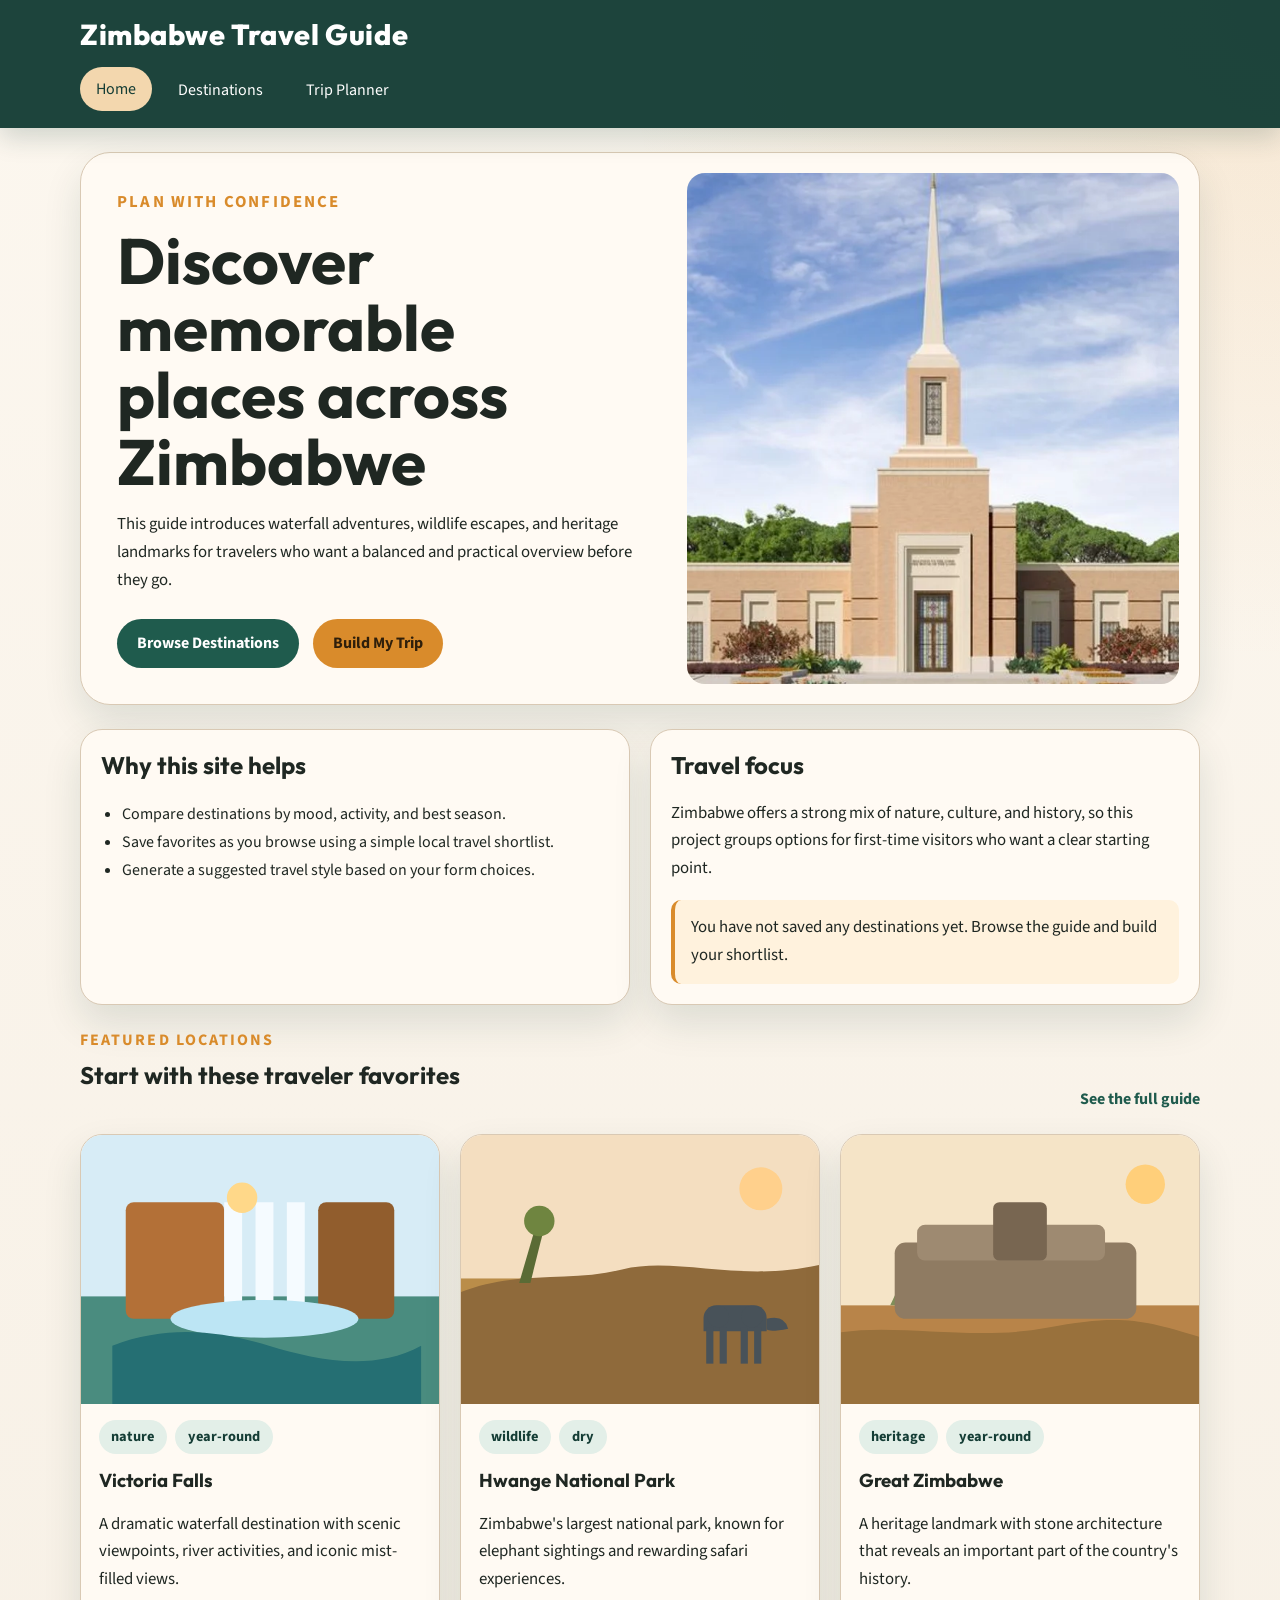
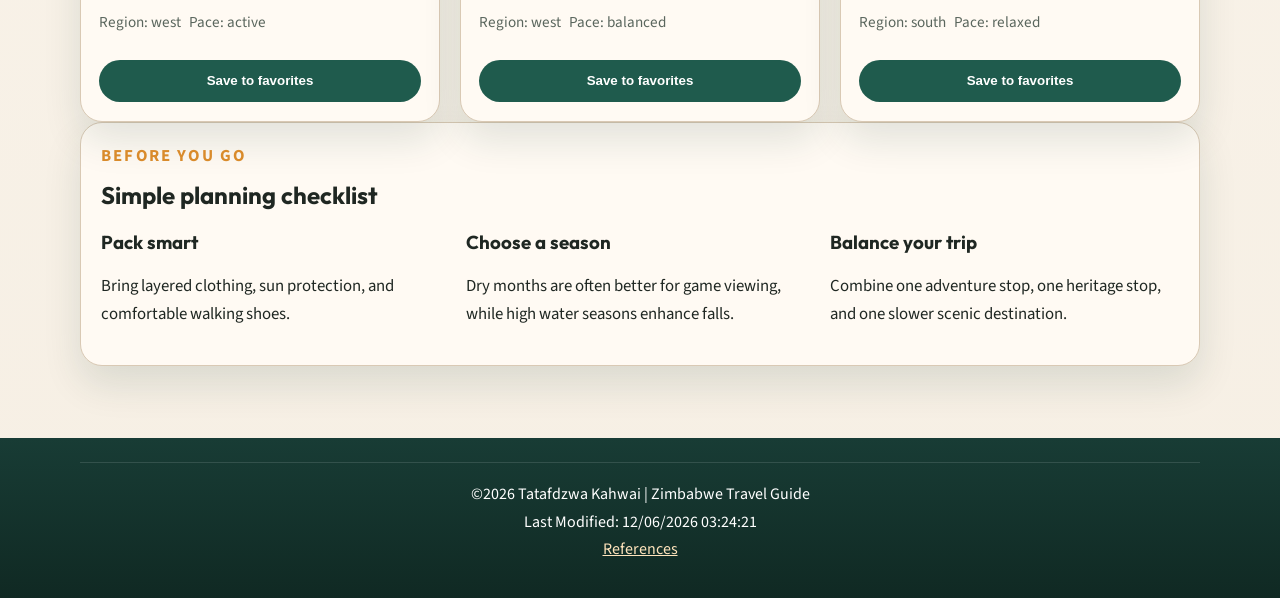
==== final-project/index.html @ 287d26f4 "Filtered temples Assignment" ====
<!doctype html>
<html lang="en-US">
<head>
  <meta charset="UTF-8">
  <meta name="viewport" content="width=device-width, initial-scale=1.0">
  <title>Zimbabwe Travel Guide | Home</title>
  <meta
    name="description"
    content="Explore a responsive Zimbabwe Travel Guide with destination highlights, trip planning tips, and interactive travel tools."
  >
  <meta name="author" content="Tatafdzwa Kahwai">
  <link rel="preconnect" href="https://fonts.googleapis.com">
  <link rel="preconnect" href="https://fonts.gstatic.com" crossorigin>
  <link
    href="https://fonts.googleapis.com/css2?family=Outfit:wght@400;500;700;800&family=Source+Sans+3:wght@400;600;700&display=swap"
    rel="stylesheet"
  >
  <link rel="stylesheet" href="styles/site.css">
  <script src="scripts/site.js" defer></script>
</head>
<body data-page="home">
  <header class="site-header">
    <div class="brand-bar">
      <a class="brand" href="index.html">Zimbabwe Travel Guide</a>
      <button class="menu-button" type="button" aria-expanded="false" aria-controls="site-nav">
        Menu
      </button>
    </div>
    <nav id="site-nav" class="site-nav">
      <a aria-current="page" href="index.html">Home</a>
      <a href="destinations.html">Destinations</a>
      <a href="planner.html">Trip Planner</a>
    </nav>
  </header>

  <main>
    <section class="hero">
      <div class="hero-copy">
        <p class="eyebrow">Plan with confidence</p>
        <h1>Discover memorable places across Zimbabwe</h1>
        <p>
          This guide introduces waterfall adventures, wildlife escapes, and heritage landmarks for
          travelers who want a balanced and practical overview before they go.
        </p>
        <div class="hero-actions">
          <a class="button" href="destinations.html">Browse Destinations</a>
          <a class="button button-secondary" href="planner.html">Build My Trip</a>
        </div>
      </div>
      <picture class="hero-media">
        <source media="(min-width: 800px)" srcset="../images/zimbabwe-hero-large.webp">
        <img
          src="../images/zimbabwe-hero-small.webp"
          alt="Scenic landscape representing travel in Zimbabwe"
          width="960"
          height="640"
        >
      </picture>
    </section>

    <section class="intro-grid">
      <article class="panel stat-panel">
        <h2>Why this site helps</h2>
        <ul class="feature-list">
          <li>Compare destinations by mood, activity, and best season.</li>
          <li>Save favorites as you browse using a simple local travel shortlist.</li>
          <li>Generate a suggested travel style based on your form choices.</li>
        </ul>
      </article>
      <article class="panel tip-panel">
        <h2>Travel focus</h2>
        <p>
          Zimbabwe offers a strong mix of nature, culture, and history, so this project groups
          options for first-time visitors who want a clear starting point.
        </p>
        <p id="favorites-summary" class="callout"></p>
      </article>
    </section>

    <section class="section-heading">
      <div>
        <p class="eyebrow">Featured locations</p>
        <h2>Start with these traveler favorites</h2>
      </div>
      <a class="text-link" href="destinations.html">See the full guide</a>
    </section>
    <section id="featured-grid" class="card-grid" aria-label="Featured destinations"></section>

    <section class="panel checklist">
      <div>
        <p class="eyebrow">Before you go</p>
        <h2>Simple planning checklist</h2>
      </div>
      <div class="checklist-grid">
        <article>
          <h3>Pack smart</h3>
          <p>Bring layered clothing, sun protection, and comfortable walking shoes.</p>
        </article>
        <article>
          <h3>Choose a season</h3>
          <p>Dry months are often better for game viewing, while high water seasons enhance falls.</p>
        </article>
        <article>
          <h3>Balance your trip</h3>
          <p>Combine one adventure stop, one heritage stop, and one slower scenic destination.</p>
        </article>
      </div>
    </section>
  </main>

  <footer class="site-footer">
    <p>&copy;<span id="currentyear"></span> Tatafdzwa Kahwai | Zimbabwe Travel Guide</p>
    <p id="lastModified"></p>
    <p><a href="references.html">References</a></p>
  </footer>
</body>
</html>
---- final-project/styles/site.css ----
:root {
  --sand: #f6efe4;
  --sand-deep: #e9dcc8;
  --surface: #fffaf3;
  --surface-strong: #fff;
  --ink: #1f2722;
  --muted: #5a665d;
  --forest: #1f5b4d;
  --forest-dark: #143d35;
  --sun: #d98b2b;
  --sun-soft: #f3d7ae;
  --line: #d9c9b4;
  --shadow: 0 18px 38px rgba(20, 61, 53, 0.12);
  --radius: 22px;
}

* {
  box-sizing: border-box;
}

html {
  scroll-behavior: smooth;
}

body {
  margin: 0;
  font-family: "Source Sans 3", Arial, sans-serif;
  color: var(--ink);
  background:
    radial-gradient(circle at top right, rgba(217, 139, 43, 0.15), transparent 26%),
    linear-gradient(180deg, #fcf7ef 0%, var(--sand) 100%);
}

img {
  display: block;
  max-width: 100%;
  height: auto;
  border-radius: 18px;
}

a {
  color: var(--forest-dark);
}

a:focus-visible,
button:focus-visible,
input:focus-visible,
select:focus-visible {
  outline: 3px solid #102e29;
  outline-offset: 3px;
}

.site-header {
  position: sticky;
  top: 0;
  z-index: 20;
  background: rgba(20, 61, 53, 0.96);
  color: #fff;
  box-shadow: 0 10px 24px rgba(20, 61, 53, 0.18);
}

.brand-bar,
.site-nav,
main,
.site-footer {
  width: min(1120px, calc(100% - 1.5rem));
  margin: 0 auto;
}

.brand-bar {
  display: flex;
  align-items: center;
  justify-content: space-between;
  padding: 1rem 0;
}

.brand {
  color: #fff;
  text-decoration: none;
  font-family: "Outfit", Arial, sans-serif;
  font-size: clamp(1.3rem, 3vw, 1.8rem);
  font-weight: 800;
  letter-spacing: 0.02em;
}

.menu-button {
  display: none;
  border: 1px solid rgba(255, 255, 255, 0.35);
  border-radius: 999px;
  background: transparent;
  color: #fff;
  padding: 0.65rem 1rem;
  font: inherit;
}

.site-nav {
  display: flex;
  gap: 0.65rem;
  padding-bottom: 1rem;
}

.site-nav a {
  color: #fff;
  text-decoration: none;
  padding: 0.7rem 1rem;
  border-radius: 999px;
  transition: background-color 0.2s ease, color 0.2s ease, transform 0.2s ease;
}

.site-nav a:hover,
.site-nav a:focus-visible,
.site-nav a[aria-current="page"] {
  background: var(--sun-soft);
  color: var(--forest-dark);
  transform: translateY(-1px);
}

main {
  padding: 1.5rem 0 3rem;
}

h1,
h2,
h3,
legend {
  font-family: "Outfit", Arial, sans-serif;
}

h1,
h2,
h3,
p {
  margin-top: 0;
}

.hero,
.intro-grid,
.section-heading,
.checklist,
.page-banner,
.filter-panel,
.planner-layout {
  margin-bottom: 1.5rem;
}

.hero,
.panel,
.card {
  background: var(--surface);
  border: 1px solid var(--line);
  box-shadow: var(--shadow);
}

.hero {
  display: grid;
  grid-template-columns: 1.15fr 1fr;
  gap: 1.25rem;
  padding: 1.25rem;
  border-radius: calc(var(--radius) + 8px);
  overflow: hidden;
}

.hero-copy {
  align-self: center;
  padding: 1rem;
}

.hero-copy h1,
.page-banner h1 {
  font-size: clamp(2.1rem, 5vw, 4rem);
  line-height: 1.05;
  margin-bottom: 1rem;
}

.hero-copy p,
.page-banner p,
.panel p,
.card p,
.trip-form label,
.trip-form legend {
  font-size: 1.05rem;
  line-height: 1.65;
}

.hero-media img {
  width: 100%;
  height: 100%;
  object-fit: cover;
  min-height: 340px;
}

.eyebrow {
  margin-bottom: 0.6rem;
  text-transform: uppercase;
  letter-spacing: 0.13em;
  font-weight: 700;
  color: var(--sun);
}

.button,
.text-link {
  display: inline-flex;
  align-items: center;
  justify-content: center;
  text-decoration: none;
  font-weight: 700;
}

.hero-actions {
  display: flex;
  flex-wrap: wrap;
  gap: 0.85rem;
  margin-top: 1.5rem;
}

.button {
  border: none;
  border-radius: 999px;
  background: var(--forest);
  color: #fff;
  padding: 0.85rem 1.25rem;
  cursor: pointer;
}

.button-secondary {
  background: var(--sun);
  color: #2f1f0b;
}

.intro-grid,
.planner-layout {
  display: grid;
  grid-template-columns: repeat(2, minmax(0, 1fr));
  gap: 1.25rem;
}

.panel,
.page-banner {
  border-radius: var(--radius);
  padding: 1.25rem;
}

.page-banner {
  background: linear-gradient(135deg, #f8efdf, #fffaf2);
  border: 1px solid var(--line);
  box-shadow: var(--shadow);
}

.feature-list {
  margin: 0;
  padding-left: 1.3rem;
  line-height: 1.75;
}

.callout {
  margin: 1rem 0 0;
  padding: 0.9rem 1rem;
  border-left: 4px solid var(--sun);
  background: #fff2dd;
  border-radius: 10px;
}

.section-heading {
  display: flex;
  align-items: end;
  justify-content: space-between;
  gap: 1rem;
}

.text-link {
  color: var(--forest);
}

.card-grid {
  display: grid;
  grid-template-columns: repeat(auto-fit, minmax(240px, 1fr));
  gap: 1.25rem;
}

.card {
  border-radius: var(--radius);
  overflow: hidden;
}

.card-image {
  width: 100%;
  aspect-ratio: 4 / 3;
  object-fit: cover;
  border-radius: 0;
}

.card-content {
  padding: 1rem 1.1rem 1.2rem;
}

.tag-row,
.meta-row {
  display: flex;
  flex-wrap: wrap;
  gap: 0.5rem;
  margin-bottom: 0.9rem;
}

.tag {
  display: inline-block;
  border-radius: 999px;
  background: #e3efe8;
  color: var(--forest-dark);
  padding: 0.4rem 0.8rem;
  font-size: 0.9rem;
  font-weight: 700;
}

.meta {
  color: var(--muted);
  font-size: 0.95rem;
}

.favorite-button {
  width: 100%;
  margin-top: 0.8rem;
}

.checklist-grid {
  display: grid;
  grid-template-columns: repeat(3, minmax(0, 1fr));
  gap: 1rem;
}

.filter-form,
.trip-form {
  display: grid;
  gap: 1rem;
}

.filter-form {
  grid-template-columns: repeat(3, minmax(0, 1fr));
}

.trip-form input[type="text"],
.trip-form select,
.filter-form select {
  width: 100%;
  margin-top: 0.35rem;
  padding: 0.8rem 0.9rem;
  border: 1px solid #bda991;
  border-radius: 12px;
  background: #fff;
  font: inherit;
}

fieldset {
  margin: 0;
  padding: 1rem;
  border: 1px solid #ccb9a6;
  border-radius: 16px;
}

fieldset label {
  display: block;
  margin-bottom: 0.6rem;
}

.checkbox-row {
  display: flex;
  gap: 0.7rem;
  align-items: center;
}

.planner-output {
  min-height: 250px;
}

.planner-output article {
  padding: 1rem;
  background: #fffbf4;
  border: 1px solid #ead7c3;
  border-radius: 18px;
}

.site-footer {
  padding: 1.5rem 0 2rem;
  text-align: center;
  color: #fff;
}

.site-footer a {
  color: #ffe4bc;
}

.site-footer::before {
  content: "";
  display: block;
  margin-bottom: 1.25rem;
  border-top: 1px solid rgba(255, 255, 255, 0.12);
}

.site-footer p {
  margin: 0.35rem 0;
}

body > .site-footer {
  background: linear-gradient(180deg, #183c35, #102923);
  width: 100%;
  padding-left: max(0.75rem, calc((100vw - 1120px) / 2));
  padding-right: max(0.75rem, calc((100vw - 1120px) / 2));
}

@media (max-width: 860px) {
  .hero,
  .intro-grid,
  .planner-layout,
  .checklist-grid,
  .filter-form {
    grid-template-columns: 1fr;
  }

  .section-heading {
    align-items: start;
    flex-direction: column;
  }
}

@media (max-width: 720px) {
  .menu-button {
    display: inline-flex;
  }

  .site-nav {
    display: none;
    flex-direction: column;
    padding-bottom: 1rem;
  }

  .site-nav.open {
    display: flex;
  }

  .site-nav a {
    width: 100%;
    text-align: center;
  }
}

@media (max-width: 540px) {
  .brand-bar,
  .site-nav,
  main,
  .site-footer {
    width: min(100% - 1rem, 1120px);
  }

  .hero,
  .panel,
  .page-banner,
  .card-content {
    padding-left: 1rem;
    padding-right: 1rem;
  }
}
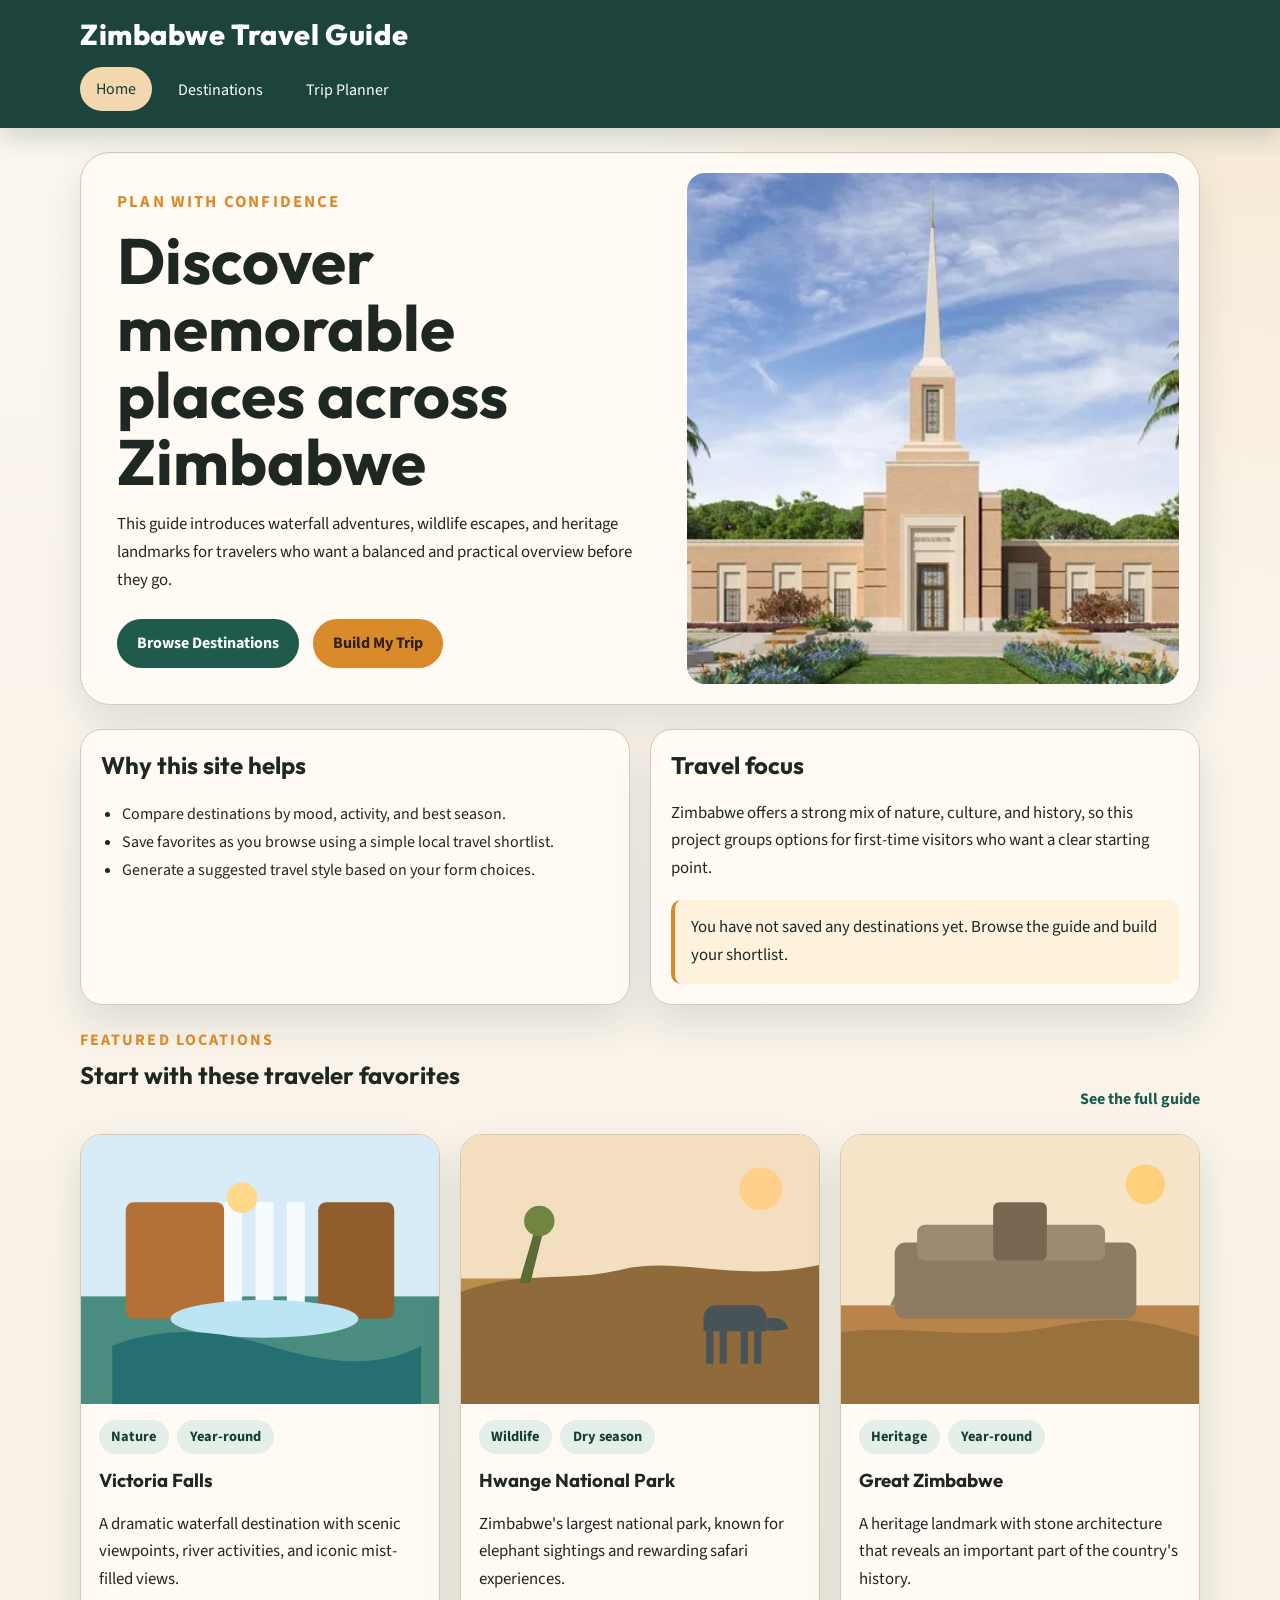
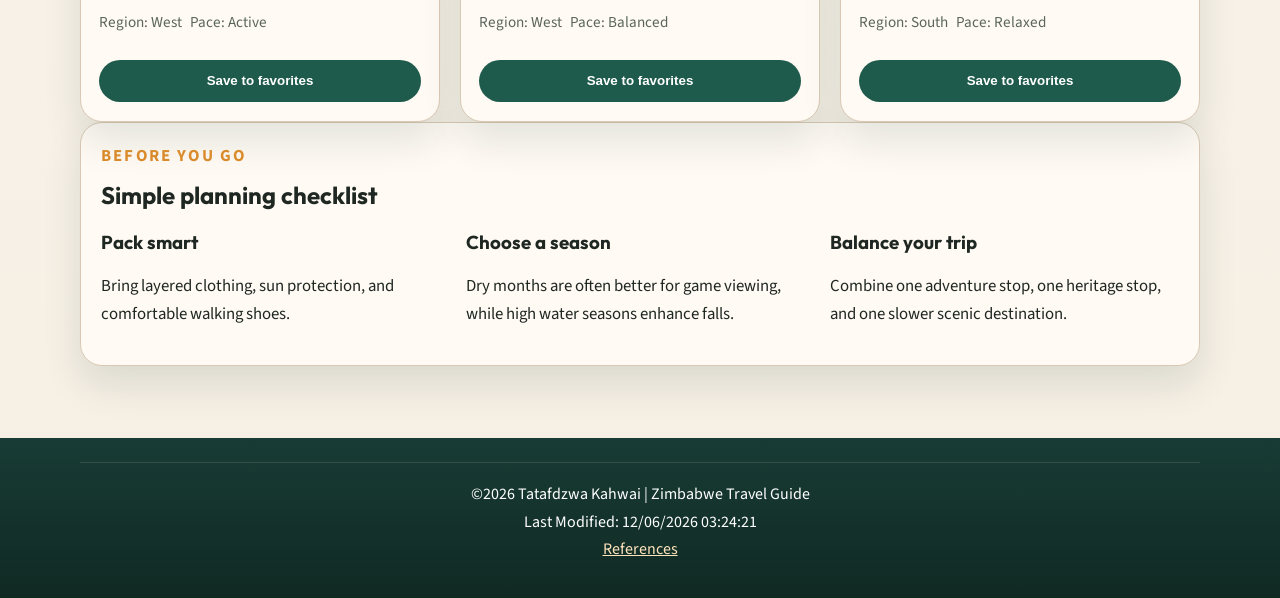
==== commit 0aa61029: "Assignment Submission" ====
--- a/final-project/index.html
+++ b/final-project/index.html
@@ -19,6 +19,7 @@
   <script src="scripts/site.js" defer></script>
 </head>
 <body data-page="home">
+  <a class="skip-link" href="#main-content">Skip to content</a>
   <header class="site-header">
     <div class="brand-bar">
       <a class="brand" href="index.html">Zimbabwe Travel Guide</a>
@@ -26,14 +27,14 @@
         Menu
       </button>
     </div>
-    <nav id="site-nav" class="site-nav">
+    <nav id="site-nav" class="site-nav" aria-label="Primary">
       <a aria-current="page" href="index.html">Home</a>
       <a href="destinations.html">Destinations</a>
       <a href="planner.html">Trip Planner</a>
     </nav>
   </header>
 
-  <main>
+  <main id="main-content">
     <section class="hero">
       <div class="hero-copy">
         <p class="eyebrow">Plan with confidence</p>
@@ -73,7 +74,7 @@
           Zimbabwe offers a strong mix of nature, culture, and history, so this project groups
           options for first-time visitors who want a clear starting point.
         </p>
-        <p id="favorites-summary" class="callout"></p>
+        <p id="favorites-summary" class="callout" aria-live="polite"></p>
       </article>
     </section>
 
--- a/final-project/styles/site.css
+++ b/final-project/styles/site.css
@@ -31,6 +31,23 @@
     linear-gradient(180deg, #fcf7ef 0%, var(--sand) 100%);
 }
 
+.skip-link {
+  position: absolute;
+  left: 1rem;
+  top: -3rem;
+  z-index: 30;
+  padding: 0.75rem 1rem;
+  border-radius: 999px;
+  background: #fff;
+  color: var(--forest-dark);
+  text-decoration: none;
+  font-weight: 700;
+}
+
+.skip-link:focus {
+  top: 1rem;
+}
+
 img {
   display: block;
   max-width: 100%;
@@ -367,6 +384,11 @@
   align-items: center;
 }
 
+.form-note {
+  margin: -0.25rem 0 0;
+  color: var(--muted);
+}
+
 .planner-output {
   min-height: 250px;
 }
